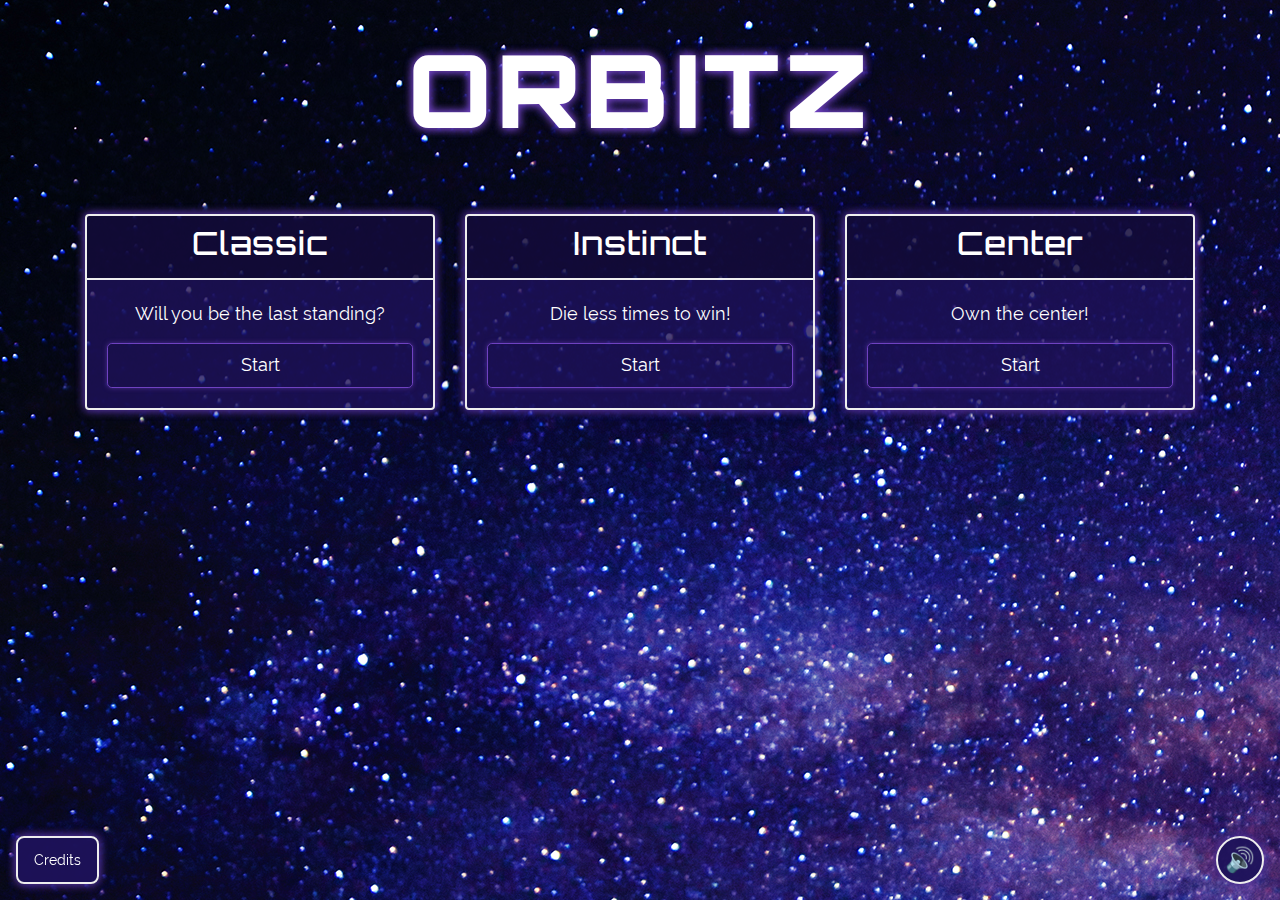
==== index.html @ 9ade4d9b "Renderizado tras acabar, y nuevo sonido de fondo :)" ====
<!DOCTYPE html>
<html lang="en">
<head>
    <meta charset="utf-8">
    <title>🌌 ORBITZ</title>

    <meta name="viewport" content="width=device-width, initial-scale=1">
    <meta http-equiv="X-UA-Compatible" content="IE=edge">

    <link rel="icon" type="image/vnd.microsoft.icon" href="favicon.ico">

    <!-- Lo anterior es para el .py, lo que esté entre esa línea (incluída) y la de END se eliminará en el deploy -->
    <link rel="stylesheet" href="css/cyborg.css">
    <link rel="stylesheet" href="css/estilos.css">
    <!-- <link href="https://fonts.googleapis.com/css?family=Orbitron:400,500,900|Raleway:400,600" rel="stylesheet"> -->
    <link rel="stylesheet" href="css/fonts.css">

    <script src="globals.js" type="text/javascript"></script>
    <script src="menu.js" type="text/javascript" async></script>
    <script src="log.js" type="text/javascript" async></script>
    <script src="sonidos.js" type="text/javascript" async></script>
    <script src="elementos.js" type="text/javascript" async></script>
    <script src="bola.js" type="text/javascript" async></script>
    <script src="generacion.js" type="text/javascript" async></script>
    <script src="renderizado.js" type="text/javascript" async></script>
    <script src="scripts.js" type="text/javascript" async></script>
    <script src="input.js" type="text/javascript" async></script>
    <script src="game.js" type="text/javascript" async></script>
    <script src="main.js" type="text/javascript" async></script>
</head>
<body>
<div class="container" id="menu">
    <h1>ORBITZ</h1>
    <!-- Modos de juego -->
    <div id="modos">
        <div class="row center">
            <div class="col-md-4 mb-3">
                <div class="card text-white bg-primary">
                    <div class="card-header"><h4 class="card-title">Classic</h4></div>
                    <div class="card-body">

                        <p class="card-text">
                            Will you be the last standing?
                        </p>

                        <a class="btn btn-outline-primary btn-lg btn-block btn_start" data-modo="Clasico"
                           id="start_clasico">Start</a>
                    </div>
                </div>
            </div>
            <div class="col-md-4 mb-3">
                <div class="card text-white bg-primary">
                    <div class="card-header"><h4 class="card-title">Instinct</h4></div>
                    <div class="card-body">

                        <p class="card-text">
                            Die less times to win!
                        </p>
                        <a class="btn btn-outline-primary btn-lg btn-block btn_start" data-modo="Instinto"
                           id="start_instinto">Start</a>
                    </div>
                </div>
            </div>
            <div class="col-md-4 mb-3">
                <div class="card text-white bg-primary">
                    <div class="card-header"><h4 class="card-title">Center</h4></div>
                    <div class="card-body">

                        <p class="card-text">Own the center!</p>

                        <a class="btn btn-outline-primary btn-lg btn-block btn_start" data-modo="Centro"
                           id="start_centro">Start</a>
                    </div>
                </div>
            </div>
        </div>
    </div>

    <!-- Interfaz -->
    <div id="interfaz" style="display: none">
        <div class="card text-white bg-primary">
            <div class="card-header"><h4 class="card-title">Game options</h4></div>
            <div class="card-body card-text">
                <div class="row">
                    <!-- Players -->
                    <div class="col-md-6">
                        <h5 class="mb-3">Players</h5>
                        <div id="player_1">
                            <p>
                                <svg width="20" height="20">
                                    <rect width="20" height="20" style="fill:#000099;" rx="2" ry="2"></rect>
                                </svg>&nbsp;&nbsp;&nbsp;
                                <span class="key" data-keyCode="32">Space key</span>
                                <span class="key" data-keyCode="18">Alt key</span>
                            </p>
                        </div>
                        <div id="player_2">
                            <p>
                                <svg width="20" height="20">
                                    <rect width="20" height="20" style="fill:#990000;" rx="2" ry="2"></rect>
                                </svg>&nbsp;&nbsp;&nbsp;
                                <span class="key" data-keyCode="13">Enter key</span>
                                <span class="key" data-keyCode="8">Backspace/delete key</span>
                            </p>
                        </div>
                        <div id="player_3" style="opacity:0">
                            <p>
                                <svg width="20" height="20">
                                    <rect width="20" height="20" style="fill:#009900;" rx="2" ry="2"></rect>
                                </svg>&nbsp;&nbsp;&nbsp;
                                <span class="key" data-keyCode="81">Q key</span>
                                <span class="key" data-keyCode="65">A key</span>
                            </p>
                        </div>
                        <div id="player_4" style="opacity:0">
                            <p>
                                <svg width="20" height="20">
                                    <rect width="20" height="20" style="fill:#999900;" rx="2" ry="2"></rect>
                                </svg>&nbsp;&nbsp;&nbsp;
                                <span class="key" data-keyCode="190">Dot key (.)</span>
                                <span class="key" data-keyCode="189">Dash key (-)</span>
                            </p>
                        </div>

                        <a class="btn btn-outline-primary" id="addPlayer">Add player</a>
                        <a class="btn btn-outline-primary disabled" id="removePlayer">Remove player</a>
                    </div>
                    <!-- Opciones -->
                    <div class="col-md-6">
                        <h5 class="mb-3 mt-4">Options</h5>
                        <p>
                            <a class="btn btn-outline-primary active" id="blackholes">Black holes</a>
                            <a class="btn btn-outline-primary" id="harmless">Harmless</a>
                        </p>
                        <p>
                            <a class="btn btn-outline-primary" id="time" data-time="0">Infinite time</a>
                        </p>
                    </div>
                </div>
                <a class="btn btn-primary btn-block btn-lg mt-3" id="initGame">Start game!</a>
            </div>
        </div>

        <a class="btn btn-primary text-white mt-3 goBack">Go back</a>
    </div>

    <!-- Creditos -->
    <div id="creditos" style="display: none">
        <div class="card text-white bg-primary">
            <div class="card-header"><h4 class="card-title">Credits</h4></div>
            <div class="card-body card-text">
                <h1 class="mb-1">ORBITZ</h1>
                <h2 style="text-align: center;" class="mb-4">By David Campos R.</h2>

                <p>
                    Being in my first year of career I had the idea of a game with balls that would orbitate around
                    planets and compite between them in order to stand in the orbit. That same year, after a week of hard work
                    I had already the first version of the game. I found the mechanics so funny, but the game fell
                    into oblivion.
                </p>
                <p>
                    Three years later, when I discover the
                    <a href="http://upcvideogames.com/3-headed-monkey-award/">Three Headed Monkey Awards</a>,
                    I decide this could be a good place to show the project to the world. Unfortunately, the contest
                    application time was ending in only five days. With the colaboration of my flatmate, Paco, we worked
                    hard to get a good version to present. And here is to you.</p>

                <h3>Development</h3>
                <ul>
                    <li> <strong>David Campos Rodríguez</strong> &mdash; Original idea and game development
                        <br>
                        <a href="https://www.linkedin.com/in/david-campos-rodriguez/">Linked-In</a> |
                        <a href="https://github.com/david-campos/">GitHub</a> |
                        E-mail <a href="mailto:david.campos.r96@gmail.com">david.campos.r96@gmail.com</a>
                    </li>
                    <li> <strong>Francisco (Paco) Martínez Lasaca</strong> &mdash; Main menu design and implementation
                        <br>
                        <a href="https://www.linkedin.com/in/francisco-martinez-lasaca/">Linked-In</a> |
                        <a href="https://github.com/jnxf/">GitHub</a> |
                        E-mail <a href="mailto:pacoml7070@gmail.com">pacoml7070@gmail.com</a>
                    </li>
                </ul>

                <h3>Special thanks</h3>
                <p>To <strong>Julien</strong>, my good friend, for the awesome music of the main menu;
                    to <strong>Samuel Soutullo</strong> and <strong>Cristofer Canosa</strong>, who were with me in that early development
                    and even played against me and had a lot of fun together; to <strong>Paco</strong>, for standing me even when
                    I was
                    too nervous; to my parents, <strong>Ángeles</strong> and <strong>Arturo</strong>, who allowed me to make real many
                    of my dreams, payed my studies and always supported me; and of course, to <strong>you</strong>, who are
                    playing my humble, little creation.
                </p>

                <h3>Attributions</h3>
                <p>"Curves" and "Beat Culture" by "Larry Groove" (Julien), whose music you can find in
                    <a href="https://soundcloud.com/larrygroove">soundcloud.com/larrygroove</a>. Worth to take a look
                    through.
                </p>
                <p>"Ion Cannon" by "Zythian &amp; Xivine" is licensed under a Creative Commons License. <br>
                    <a href="http://bit.ly/ZythianIonCannon">http://bit.ly/ZythianIonCannon</a> <br>
                    <a href="https://youtu.be/bmgngsmyXq0">https://youtu.be/bmgngsmyXq0</a></p>
                <p>"Bring It Back" by "Zythian" is licensed under a Creative Commons License <br>
                    <a href="https://soundcloud.com/zythian">https://soundcloud.com/zythian</a> <br>
                    <a href="https://soundcloud.com/zythian/bring-it-back">https://soundcloud.com/zythian/bring-it-back</a>
                </p>
                <p>"Space And Time" by "Voirnox" is licensed under a Creative Commons License. <br>
                    <a href="https://soundcloud.com/k9dubstep-voirnox">https://soundcloud.com/k9dubstep-voirnox</a> <br>
                    <a href="https://soundcloud.com/k9dubstep-voirnox/voirnox-space-and-time">https://soundcloud.com/k9dubstep-voirnox/voirnox-space-and-time</a>
                </p>
                <p>Game background is licensed under a Creative Commons License. <br>
                    Author: <a href="https://www.flickr.com/photos/palms1/">Palms</a>
                </p>
                <p>Some of the sound effects are taken from the
                    <a href="http://recursostic.educacion.es/bancoimagenes/web/">Bank of Images and Sounds</a>, of the
                    Spanish Ministery of Education, Culture and Sport.
                </p>
            </div>
        </div>

        <a class="btn btn-primary text-white mt-3 goBack">Go back</a>
    </div>
</div>

<!-- Juego -->
<div id="juego" style="display: none">
    <img id="bkgrd" src="img/background.png">
    <canvas id="mainframe">
        Tu navegador es un pringuis, no puedes soportar la etiqueta canvas. :(
    </canvas>
    <div id="overscreen"></div>
</div>

<!-- Reinicio -->
<div  style="display: none" id="restartScreen">
    <div class="card text-white bg-primary restart-card">
        <div class="card-header"><h4 class="card-title">Restart?</h4></div>
        <div class="card-body">
            <a class="btn btn-outline-primary btn-lg btn-block btn_start">Restart</a>
            <a class="btn btn-outline-primary btn-lg btn-block btn_start">Main menu</a>
        </div>
    </div>
</div>

<button id="mute" data-sound="1">🔊</button>
<a id="goCredits">Credits</a>
<audio src="snd/curves_julien_menu.mp3" id="sonido" autoplay loop></audio>
</body>
</html>
---- css/estilos.css ----
html {
    animation: backgroundAnim 200s infinite;
    animation-timing-function: linear;
    background-position-y: 50%;
    background-size: auto 100%;
    background: black url('../img/background_fijo.jpg') repeat fixed;
    height: 100%;
    width: 100%;
}

/* Elementos de juego */
div#juego, img#bkgrd, canvas#mainframe, div#overscreen {
    position: absolute;
    width: 100%;
    height: 100%;
    top: 0;
    left: 0;
}

/* Fondo, frame de juego, overscreen */
img#bkgrd {
    z-index: 100;
}

canvas#mainframe {
    z-index: 101;
}

div#overscreen {
    z-index: 102;
}

/* The animation code */
@keyframes backgroundAnim {
    from {
        background-position-x: 0;
    }
    to {
        background-position-x: 2627px;
    }
}

.card {
    background-color: rgba(30, 18, 90, 0.8) !important;
    border: 2px solid #EEE;
    box-shadow: 0 0 10px #4b2d91, 0 0 10px #4b2d91;
}

svg {
    display: inline-block;
    vertical-align: middle;
    border: 1px solid #eeeeee;
    border-radius: 5px;
}

.center {
    text-align: center
}

.card-text {
    font-size: 1.3em
}

.btn {
    box-shadow: 0 0 5px #4b2d91;
}

.card-header {
    padding: 0.75rem 1.25rem;
    margin-bottom: 0;
    background-color: rgba(0, 0, 0, 0.3);
    border-bottom: 2px solid #eee;
    font-weight: 500;
    letter-spacing: 1px;
}

h1, h2, h3, h4 {
    font-family: orbitron, sans-serif;
}

h4.card-title {
    margin-bottom: 0
}

body {
    font-family: Raleway, arial, sans-serif;
    background: inherit;
    margin: 3em;
}

h1 {
    text-align: center;
    font-weight: bolder;
    font-size: 101px;
    letter-spacing: 5px;
    margin-bottom: 0.5em;
    text-shadow: 0 0 10px #6f42c1, 0 0 10px #6f42c1;
}

.restart-card {
    width: 40%;
    top: 40%;
    left: 30%;
}

#mute {
    position: fixed;
    right: 1rem;
    bottom: 1rem;
    font-size: 1.5rem;
    border-radius: 100%;
    width: 3rem;
    height: 3rem;
    text-align: center;
    background-color: rgba(30, 18, 90, 0.95) !important;
    border: 2px solid #EEE;
    box-shadow: 0 0 10px #4b2d91, 0 0 10px #4b2d91;
    padding: 0;
    cursor: pointer;
}

#goCredits {
    position: fixed;
    left: 1rem;
    bottom: 1rem;
    color: white;
    border-radius: 0.5rem;
    height: 3rem;
    text-align: center;
    background-color: rgba(30, 18, 90, 0.95) !important;
    border: 2px solid #EEE;
    box-shadow: 0 0 10px #4b2d91, 0 0 10px #4b2d91;
    padding: 0 1rem;
    cursor: pointer;
    display: flex;
    align-items: center;
}

a {
    color: #9942fb;
}

.btn-primary:hover, #mut:hover, #goCredits:hover, .btn-outline-primary:hover {
    color: #fff;
    background-color: rgba(111, 66, 193, 0.5) !important;
    border-color: rgb(30, 18, 90);
}

#sonido {
    display: none
}

.key {
    border-bottom: 2px solid #EEEEEE;
    margin-right: 1em;
    padding-bottom: 2px;
}

/* Pantallas medianas */
@media (max-width: 767px) {
    h1 {
        font-size: 70px
    }
}

/* Pantallas enanas */
@media (max-width: 575px) {
    h1 {
        font-size: 2.5rem
    }

    h4 {
        font-size: 1.5rem
    }

    body {
        margin: 1em
    }
}
---- css/fonts.css ----
/* latin */
@font-face {
    font-family: 'Orbitron';
    font-style: normal;
    font-weight: 400;
    src: local('Orbitron Regular'), local('Orbitron-Regular'), url(fonts/yMJRMIlzdpvBhQQL_Qq7dy0.woff2) format('woff2');
    unicode-range: U+0000-00FF, U+0131, U+0152-0153, U+02BB-02BC, U+02C6, U+02DA, U+02DC, U+2000-206F, U+2074, U+20AC, U+2122, U+2191, U+2193, U+2212, U+2215, U+FEFF, U+FFFD;
}
/* latin */
@font-face {
    font-family: 'Orbitron';
    font-style: normal;
    font-weight: 500;
    src: local('Orbitron Medium'), local('Orbitron-Medium'), url(fonts/yMJWMIlzdpvBhQQL_QJIVDh2qtA.woff2) format('woff2');
    unicode-range: U+0000-00FF, U+0131, U+0152-0153, U+02BB-02BC, U+02C6, U+02DA, U+02DC, U+2000-206F, U+2074, U+20AC, U+2122, U+2191, U+2193, U+2212, U+2215, U+FEFF, U+FFFD;
}
/* latin */
@font-face {
    font-family: 'Orbitron';
    font-style: normal;
    font-weight: 900;
    src: local('Orbitron Black'), local('Orbitron-Black'), url(fonts/yMJWMIlzdpvBhQQL_QI4UDh2qtA.woff2) format('woff2');
    unicode-range: U+0000-00FF, U+0131, U+0152-0153, U+02BB-02BC, U+02C6, U+02DA, U+02DC, U+2000-206F, U+2074, U+20AC, U+2122, U+2191, U+2193, U+2212, U+2215, U+FEFF, U+FFFD;
}
/* latin-ext */
@font-face {
    font-family: 'Raleway';
    font-style: normal;
    font-weight: 400;
    src: local('Raleway'), local('Raleway-Regular'), url(fonts/1Ptug8zYS_SKggPNyCMIT5lu.woff2) format('woff2');
    unicode-range: U+0100-024F, U+0259, U+1E00-1EFF, U+2020, U+20A0-20AB, U+20AD-20CF, U+2113, U+2C60-2C7F, U+A720-A7FF;
}
/* latin */
@font-face {
    font-family: 'Raleway';
    font-style: normal;
    font-weight: 400;
    src: local('Raleway'), local('Raleway-Regular'), url(fonts/1Ptug8zYS_SKggPNyC0ITw.woff2) format('woff2');
    unicode-range: U+0000-00FF, U+0131, U+0152-0153, U+02BB-02BC, U+02C6, U+02DA, U+02DC, U+2000-206F, U+2074, U+20AC, U+2122, U+2191, U+2193, U+2212, U+2215, U+FEFF, U+FFFD;
}
/* latin-ext */
@font-face {
    font-family: 'Raleway';
    font-style: normal;
    font-weight: 600;
    src: local('Raleway SemiBold'), local('Raleway-SemiBold'), url(fonts/1Ptrg8zYS_SKggPNwPIsWqhPAMif.woff2) format('woff2');
    unicode-range: U+0100-024F, U+0259, U+1E00-1EFF, U+2020, U+20A0-20AB, U+20AD-20CF, U+2113, U+2C60-2C7F, U+A720-A7FF;
}
/* latin */
@font-face {
    font-family: 'Raleway';
    font-style: normal;
    font-weight: 600;
    src: local('Raleway SemiBold'), local('Raleway-SemiBold'), url(fonts/1Ptrg8zYS_SKggPNwPIsWqZPAA.woff2) format('woff2');
    unicode-range: U+0000-00FF, U+0131, U+0152-0153, U+02BB-02BC, U+02C6, U+02DA, U+02DC, U+2000-206F, U+2074, U+20AC, U+2122, U+2191, U+2193, U+2212, U+2215, U+FEFF, U+FFFD;
}
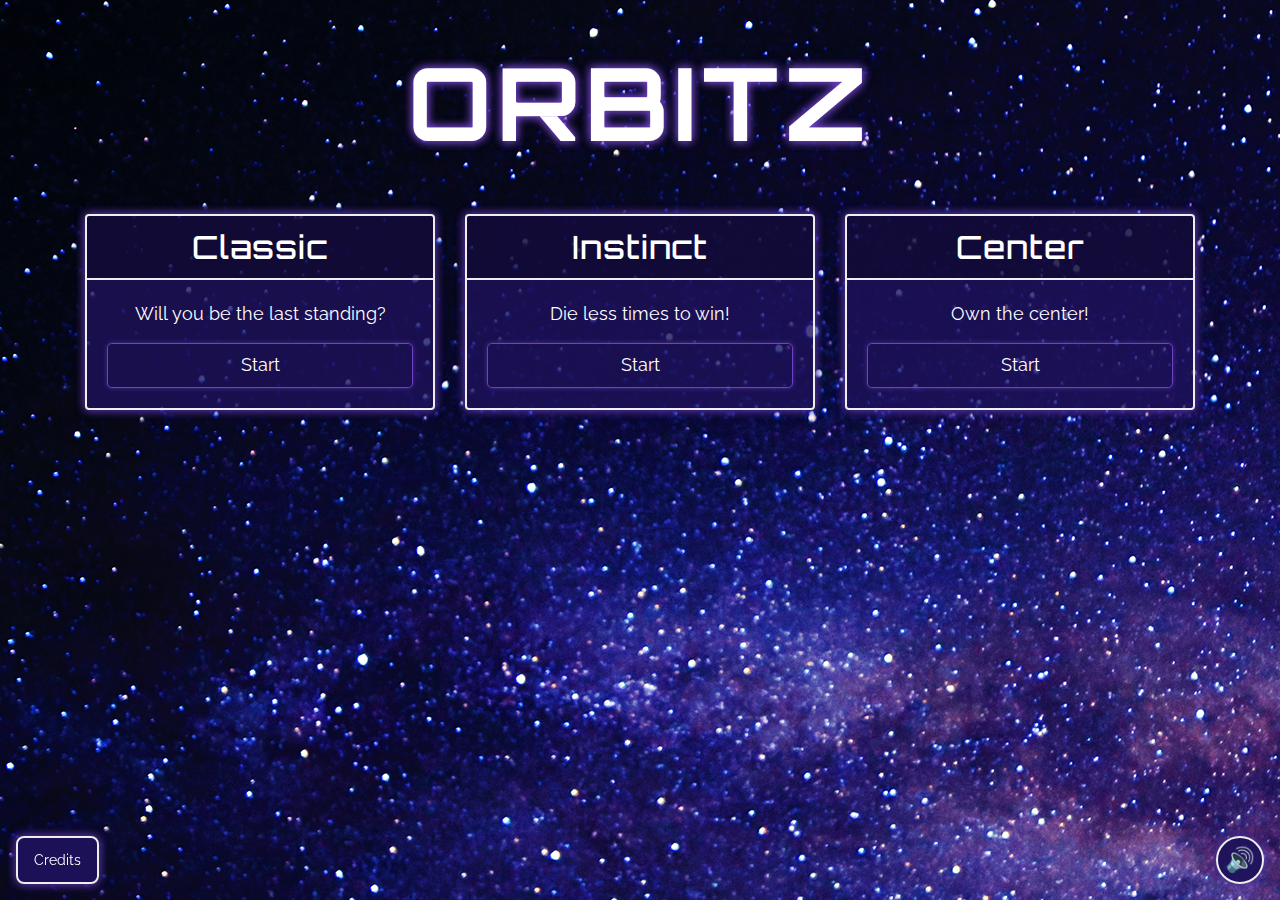
==== commit 8b9b409f: "Correcsiones hechas en linux nomás, patatuelas" ====
--- a/index.html
+++ b/index.html
@@ -9,11 +9,12 @@
 
     <link rel="icon" type="image/vnd.microsoft.icon" href="favicon.ico">
 
-    <!-- Lo anterior es para el .py, lo que esté entre esa línea (incluída) y la de END se eliminará en el deploy -->
+    <link href="https://fonts.googleapis.com/css?family=Orbitron:400,500,900|Raleway:400,600" rel="stylesheet">
+
+    <!-- REEMPLAZAR -->
     <link rel="stylesheet" href="css/cyborg.css">
     <link rel="stylesheet" href="css/estilos.css">
-    <!-- <link href="https://fonts.googleapis.com/css?family=Orbitron:400,500,900|Raleway:400,600" rel="stylesheet"> -->
-    <link rel="stylesheet" href="css/fonts.css">
+    <!-- <link rel="stylesheet" href="css/fonts.css"> -->
 
     <script src="globals.js" type="text/javascript"></script>
     <script src="menu.js" type="text/javascript" async></script>
@@ -27,6 +28,7 @@
     <script src="input.js" type="text/javascript" async></script>
     <script src="game.js" type="text/javascript" async></script>
     <script src="main.js" type="text/javascript" async></script>
+    <!-- /REEMPLAZAR -->
 </head>
 <body>
 <div class="container" id="menu">
@@ -85,42 +87,40 @@
                     <!-- Players -->
                     <div class="col-md-6">
                         <h5 class="mb-3">Players</h5>
-                        <div id="player_1">
-                            <p>
-                                <svg width="20" height="20">
-                                    <rect width="20" height="20" style="fill:#000099;" rx="2" ry="2"></rect>
-                                </svg>&nbsp;&nbsp;&nbsp;
-                                <span class="key" data-keyCode="32">Space key</span>
-                                <span class="key" data-keyCode="18">Alt key</span>
-                            </p>
-                        </div>
-                        <div id="player_2">
-                            <p>
-                                <svg width="20" height="20">
-                                    <rect width="20" height="20" style="fill:#990000;" rx="2" ry="2"></rect>
-                                </svg>&nbsp;&nbsp;&nbsp;
-                                <span class="key" data-keyCode="13">Enter key</span>
-                                <span class="key" data-keyCode="8">Backspace/delete key</span>
-                            </p>
-                        </div>
-                        <div id="player_3" style="opacity:0">
-                            <p>
-                                <svg width="20" height="20">
-                                    <rect width="20" height="20" style="fill:#009900;" rx="2" ry="2"></rect>
-                                </svg>&nbsp;&nbsp;&nbsp;
-                                <span class="key" data-keyCode="81">Q key</span>
-                                <span class="key" data-keyCode="65">A key</span>
-                            </p>
-                        </div>
-                        <div id="player_4" style="opacity:0">
-                            <p>
-                                <svg width="20" height="20">
-                                    <rect width="20" height="20" style="fill:#999900;" rx="2" ry="2"></rect>
-                                </svg>&nbsp;&nbsp;&nbsp;
-                                <span class="key" data-keyCode="190">Dot key (.)</span>
-                                <span class="key" data-keyCode="189">Dash key (-)</span>
-                            </p>
-                        </div>
+                        <table class="players" id="tabla-jugadores">
+                        <tr id="player_1">
+                            <td>
+                                <svg width="20" height="20">
+                                    <rect width="20" height="20" rx="2" ry="2"></rect>
+                                </svg></td>
+                            <td><span class="key" data-keyCode="32">Space key</span></td>
+                            <td><span class="key" data-keyCode="18">Alt key</span></td>
+                        </tr>
+                        <tr id="player_2">
+                            <td>
+                                <svg width="20" height="20">
+                                    <rect width="20" height="20" rx="2" ry="2"></rect>
+                                </svg></td>
+                            <td><span class="key" data-keyCode="13">Enter key</span></td>
+                            <td><span class="key" data-keyCode="8">Backspace/delete key</span></td>
+                        </tr>
+                        <tr id="player_3" style="display: none;">
+                            <td>
+                                <svg width="20" height="20">
+                                    <rect width="20" height="20" rx="2" ry="2"></rect>
+                                </svg></td>
+                            <td><span class="key" data-keyCode="81">Q key</span></td>
+                            <td><span class="key" data-keyCode="65">A key</span></td>
+                        </tr>
+                        <tr id="player_4" style="display: none">
+                            <td>
+                                <svg width="20" height="20">
+                                    <rect width="20" height="20" rx="2" ry="2"></rect>
+                                </svg></td>
+                            <td><span class="key" data-keyCode="190">Dot key (.)</span></td>
+                            <td><span class="key" data-keyCode="189">Dash key (-)</span></td>
+                        </tr>
+                        </table>
 
                         <a class="btn btn-outline-primary" id="addPlayer">Add player</a>
                         <a class="btn btn-outline-primary disabled" id="removePlayer">Remove player</a>
@@ -141,7 +141,7 @@
             </div>
         </div>
 
-        <a class="btn btn-primary text-white mt-3 goBack">Go back</a>
+        <a class="btn btn-outline-primary text-white mt-3 goBack">Go back</a>
     </div>
 
     <!-- Creditos -->
@@ -224,6 +224,7 @@
 <!-- Juego -->
 <div id="juego" style="display: none">
     <img id="bkgrd" src="img/background.png">
+    <canvas id="backframe"></canvas>
     <canvas id="mainframe">
         Tu navegador es un pringuis, no puedes soportar la etiqueta canvas. :(
     </canvas>
@@ -232,11 +233,13 @@
 
 <!-- Reinicio -->
 <div  style="display: none" id="restartScreen">
-    <div class="card text-white bg-primary restart-card">
-        <div class="card-header"><h4 class="card-title">Restart?</h4></div>
-        <div class="card-body">
-            <a class="btn btn-outline-primary btn-lg btn-block btn_start">Restart</a>
-            <a class="btn btn-outline-primary btn-lg btn-block btn_start">Main menu</a>
+    <div class="withCursor">
+        <div class="card text-white bg-primary restart-card">
+            <div class="card-header"><h4 class="card-title">Restart?</h4></div>
+            <div class="card-body">
+                <a class="btn btn-outline-primary btn-lg btn-block btn_start">Restart</a>
+                <a class="btn btn-outline-primary btn-lg btn-block btn_start">Main menu</a>
+            </div>
         </div>
     </div>
 </div>
@@ -245,4 +248,4 @@
 <a id="goCredits">Credits</a>
 <audio src="snd/curves_julien_menu.mp3" id="sonido" autoplay loop></audio>
 </body>
-</html>+</html>
--- a/css/estilos.css
+++ b/css/estilos.css
@@ -6,15 +6,30 @@
     background: black url('../img/background_fijo.jpg') repeat fixed;
     height: 100%;
     width: 100%;
+
+    user-select: none; /* Non-prefixed version, currently
+                                  supported by Chrome and Opera */
+    -webkit-touch-callout: none; /* iOS Safari */
+    -webkit-user-select: none; /* Safari */
+    -moz-user-select: none; /* Firefox */
+    -ms-user-select: none; /* Internet Explorer/Edge */
+    -khtml-user-select: none; /* Konqueror HTML */
 }
 
 /* Elementos de juego */
-div#juego, img#bkgrd, canvas#mainframe, div#overscreen {
+div#juego, img#bkgrd, canvas#mainframe, canvas#backframe, div#overscreen {
     position: absolute;
     width: 100%;
     height: 100%;
     top: 0;
     left: 0;
+    cursor: none;
+}
+
+div.withCursor {
+    cursor: auto;
+    width: 100%;
+    height: 100%;
 }
 
 /* Fondo, frame de juego, overscreen */
@@ -22,12 +37,16 @@
     z-index: 100;
 }
 
+canvas#backframe {
+    z-index: 101;
+}
+
 canvas#mainframe {
-    z-index: 101;
+    z-index: 102;
 }
 
 div#overscreen {
-    z-index: 102;
+    z-index: 103;
 }
 
 /* The animation code */
@@ -95,6 +114,19 @@
     letter-spacing: 5px;
     margin-bottom: 0.5em;
     text-shadow: 0 0 10px #6f42c1, 0 0 10px #6f42c1;
+}
+
+table.players {
+    height: 7em;
+    margin-bottom: 1.5em;
+}
+
+table.players td{
+    padding-right: 1em;
+}
+
+table.players rect {
+    cursor: pointer;
 }
 
 .restart-card {
@@ -152,7 +184,6 @@
 
 .key {
     border-bottom: 2px solid #EEEEEE;
-    margin-right: 1em;
     padding-bottom: 2px;
 }
 
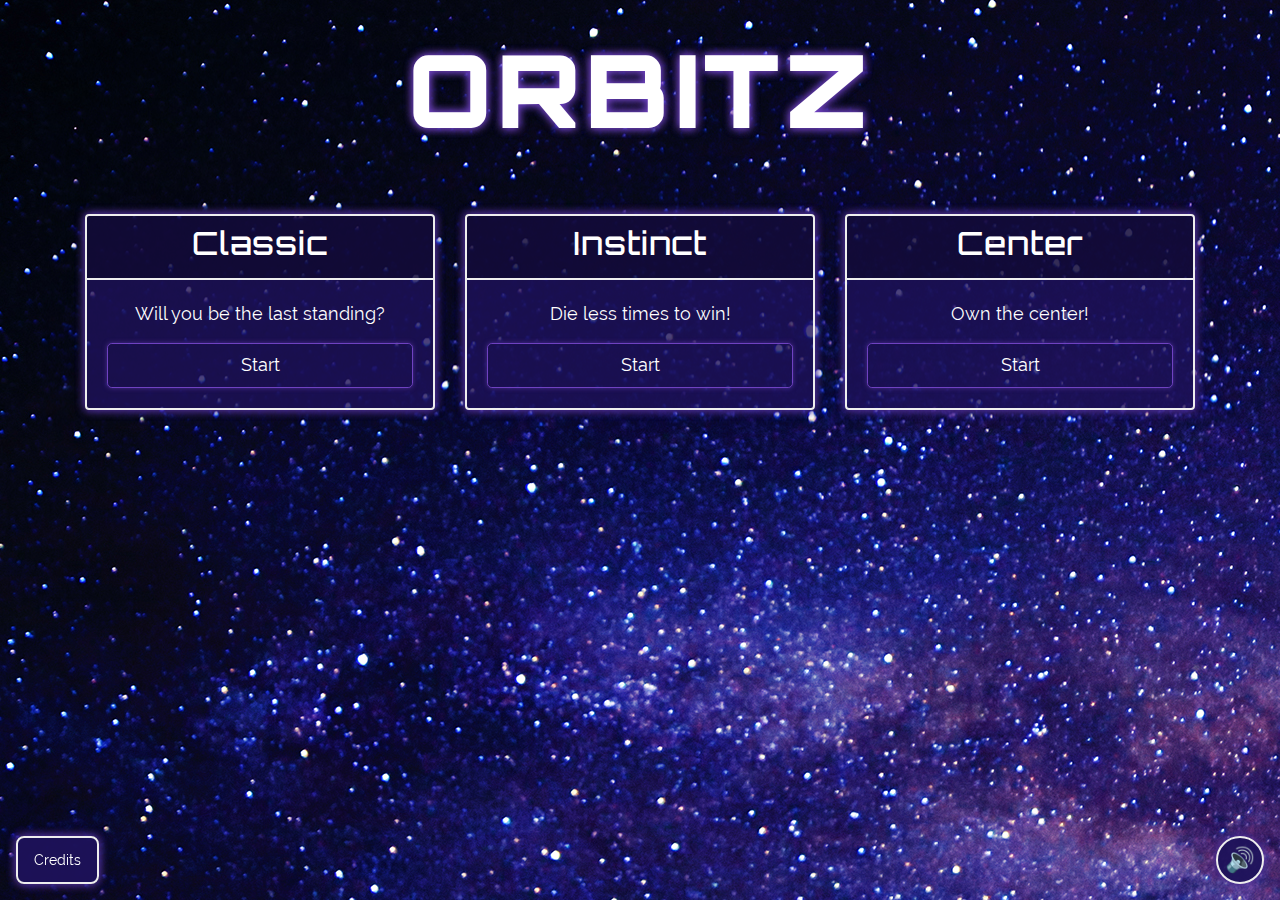
==== commit 64b39005: "ogg ftw" ====
--- a/index.html
+++ b/index.html
@@ -9,12 +9,11 @@
 
     <link rel="icon" type="image/vnd.microsoft.icon" href="favicon.ico">
 
-    <link href="https://fonts.googleapis.com/css?family=Orbitron:400,500,900|Raleway:400,600" rel="stylesheet">
-
-    <!-- REEMPLAZAR -->
+    <!-- Lo anterior es para el .py, lo que esté entre esa línea (incluída) y la de END se eliminará en el deploy -->
     <link rel="stylesheet" href="css/cyborg.css">
     <link rel="stylesheet" href="css/estilos.css">
-    <!-- <link rel="stylesheet" href="css/fonts.css"> -->
+    <!-- <link href="https://fonts.googleapis.com/css?family=Orbitron:400,500,900|Raleway:400,600" rel="stylesheet"> -->
+    <link rel="stylesheet" href="css/fonts.css">
 
     <script src="globals.js" type="text/javascript"></script>
     <script src="menu.js" type="text/javascript" async></script>
@@ -28,7 +27,6 @@
     <script src="input.js" type="text/javascript" async></script>
     <script src="game.js" type="text/javascript" async></script>
     <script src="main.js" type="text/javascript" async></script>
-    <!-- /REEMPLAZAR -->
 </head>
 <body>
 <div class="container" id="menu">
@@ -246,6 +244,6 @@
 
 <button id="mute" data-sound="1">🔊</button>
 <a id="goCredits">Credits</a>
-<audio src="snd/curves_julien_menu.mp3" id="sonido" autoplay loop></audio>
+<audio src="snd/curves_julien_menu.ogg" id="sonido" autoplay loop></audio>
 </body>
-</html>
+</html>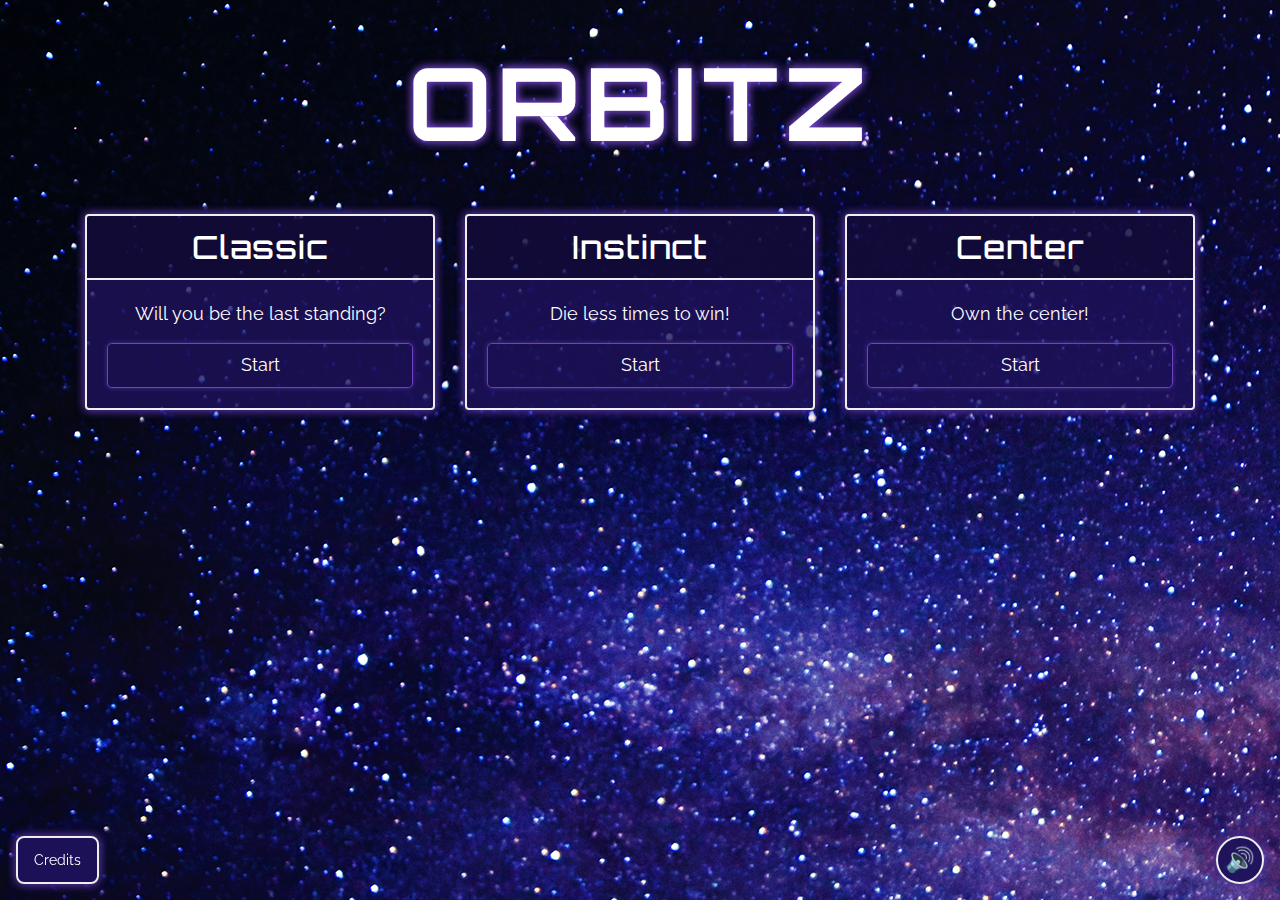
==== commit 440c1429: "Merge remote-tracking branch 'origin/master'" ====
--- a/index.html
+++ b/index.html
@@ -9,11 +9,12 @@
 
     <link rel="icon" type="image/vnd.microsoft.icon" href="favicon.ico">
 
-    <!-- Lo anterior es para el .py, lo que esté entre esa línea (incluída) y la de END se eliminará en el deploy -->
+    <link href="https://fonts.googleapis.com/css?family=Orbitron:400,500,900|Raleway:400,600" rel="stylesheet">
+
+    <!-- REEMPLAZAR -->
     <link rel="stylesheet" href="css/cyborg.css">
     <link rel="stylesheet" href="css/estilos.css">
-    <!-- <link href="https://fonts.googleapis.com/css?family=Orbitron:400,500,900|Raleway:400,600" rel="stylesheet"> -->
-    <link rel="stylesheet" href="css/fonts.css">
+    <!-- <link rel="stylesheet" href="css/fonts.css"> -->
 
     <script src="globals.js" type="text/javascript"></script>
     <script src="menu.js" type="text/javascript" async></script>
@@ -27,6 +28,7 @@
     <script src="input.js" type="text/javascript" async></script>
     <script src="game.js" type="text/javascript" async></script>
     <script src="main.js" type="text/javascript" async></script>
+    <!-- /REEMPLAZAR -->
 </head>
 <body>
 <div class="container" id="menu">
@@ -246,4 +248,4 @@
 <a id="goCredits">Credits</a>
 <audio src="snd/curves_julien_menu.ogg" id="sonido" autoplay loop></audio>
 </body>
-</html>+</html>
